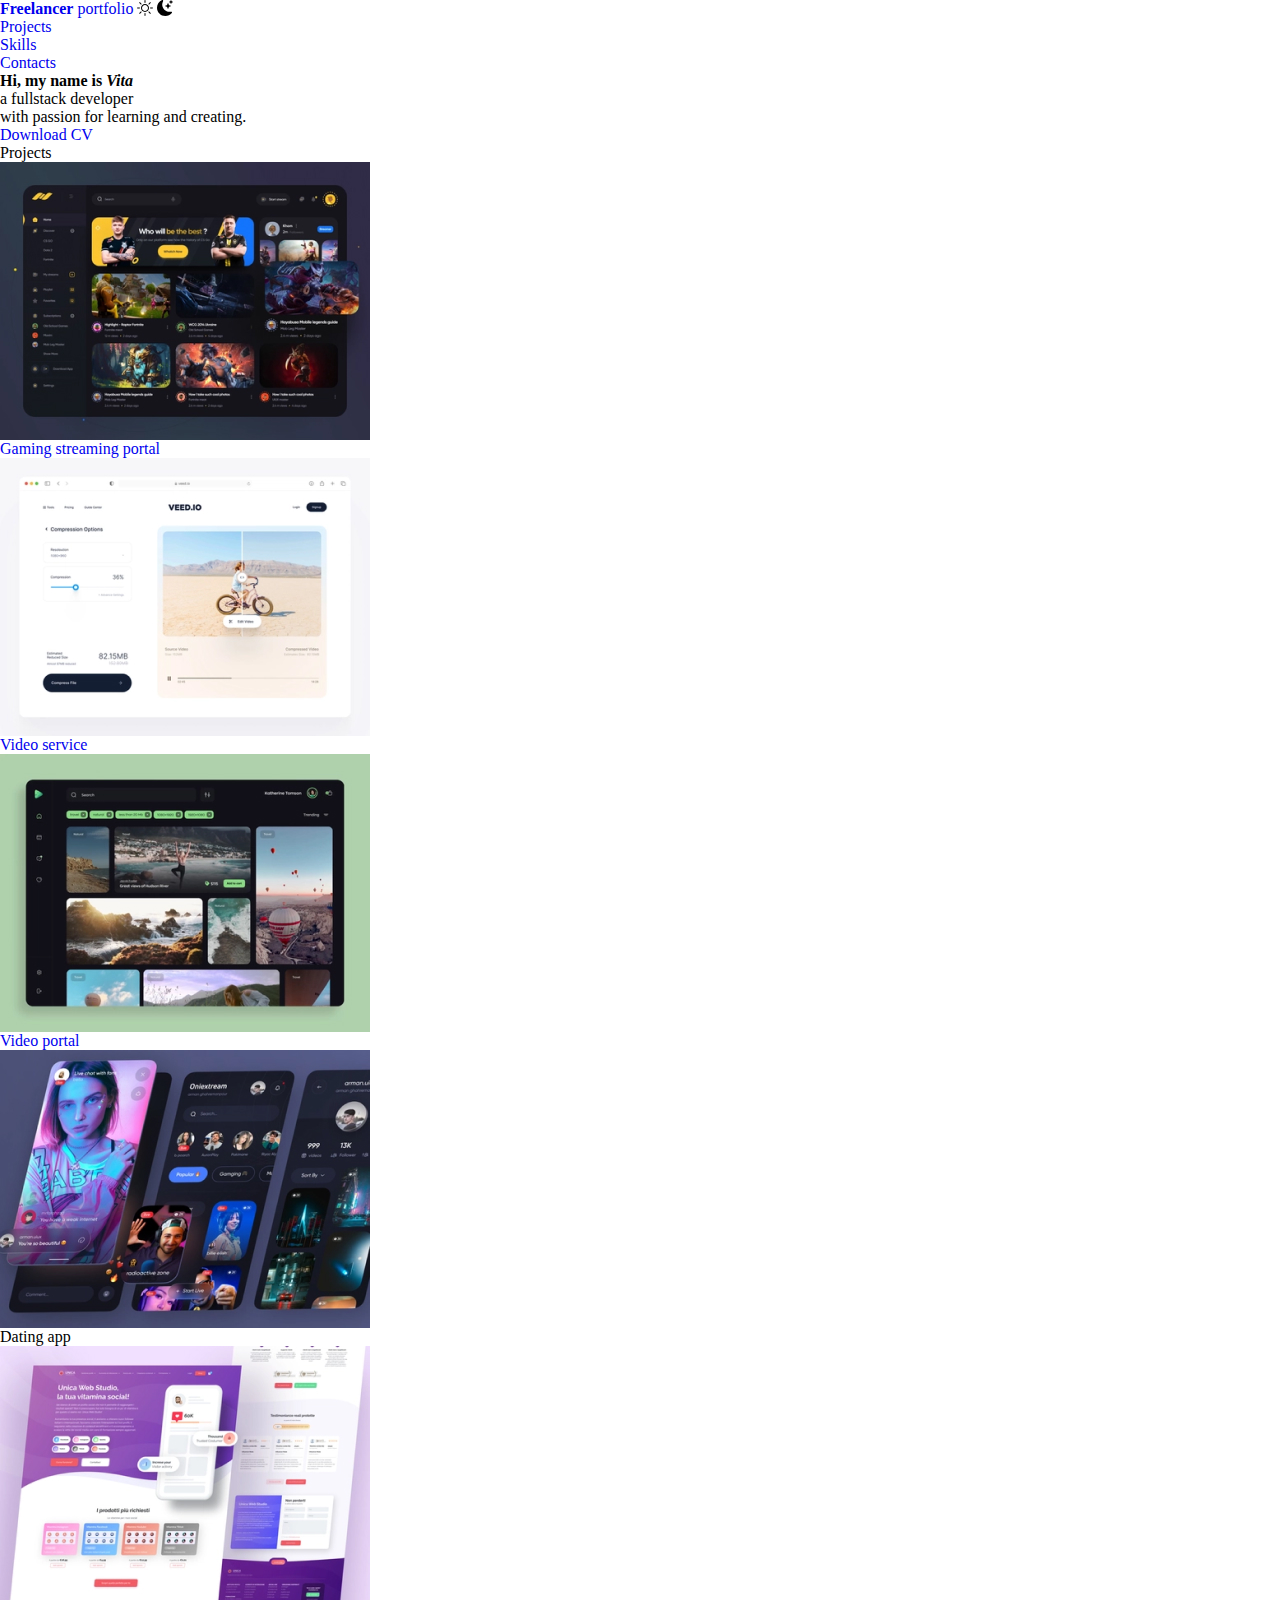
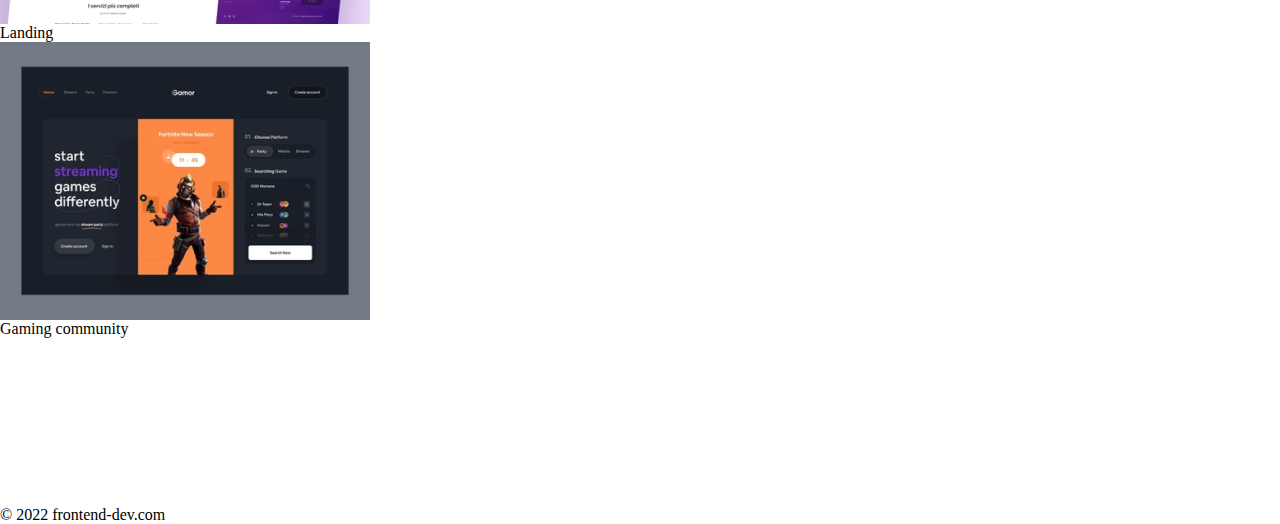
==== index.html @ ca85e2fd "add" ====
<!DOCTYPE html>
<html lang="en">
<head>
    <meta charset="UTF-8">
    <meta name="viewport" content="width=device-width, initial-scale=1.0">
    <title>Freelancer portfolio</title>
    <link rel="stylesheet" href="./css/main.css">
</head>
<body>
    <nav class="nav">
        <div class="container">
            <div class="nav-row">
                <a href="./index.html" class="logo"><strong>Freelancer</strong> portfolio</a>
    
                <button class="dark-mode-btn">
                    <img src="./img/icons/sun.svg" alt="Light mode" class="dark-mode-btn__icon">
                    <img src="./img/icons/moon.svg" alt="Dark mode" class="dark-mode-btn__icon">
                </button>
    
                <ul class="nav-list">
                    <li class="nav-list__item"><a href="./index.html"
                            class="nav-list__link nav-list__link--active">Projects</a></li>
                    <li class="nav-list__item"><a href="./skills.html" class="nav-list__link">Skills</a></li>
                    <li class="nav-list__item"><a href="./contacts.html" class="nav-list__link">Contacts</a></li>
                </ul>
            </div>
        </div>
    </nav>

    <header class="header">
        <div class="header__wrapper">
            <h1 class="header__title">
                <strong>Hi, my name is <em>Vita</em></strong><br>
                a fullstack developer
            </h1>
            <div class="header__text">
                <p>with passion for learning and creating.</p>
            </div>
            <a href="#!" class="btn">Download CV</a>
        </div>
    </header>

    <main class="section">
        <div class="container">
            <h2 class="title-1">Projects</h2>
            <ul class="projects">
                <li class="project">
                    <a href="./project-page.html">
                        <img src="./img/projects/01.jpg" alt="Project img" class="project__img">
                        <h3 class="project__title">Gaming streaming portal</h3>
                    </a>
                </li>
                <li class="project">
                    <a href="./project-page.html">
                        <img src="./img/projects/02.jpg" alt="Project img" class="project__img">
                        <h3 class="project__title">Video service</h3>
                    </a>
                </li>
                <li class="project">
                    <a href="./project-page.html">
                        <img src="./img/projects/03.jpg" alt="Project img" class="project__img">
                        <h3 class="project__title">Video portal</h3>
                    </a>
                </li>
    
                <li class="project">
                    <img src="./img/projects/04.jpg" alt="Project img" class="project__img">
                    <h3 class="project__title">Dating app</h3>
                </li>
                <li class="project">
                    <img src="./img/projects/05.jpg" alt="Project img" class="project__img">
                    <h3 class="project__title">Landing</h3>
                </li>
                <li class="project">
                    <img src="./img/projects/06.jpg" alt="Project img" class="project__img">
                    <h3 class="project__title">Gaming community</h3>
                </li>
    
            </ul>
        </div>
    </main>

    <footer class="footer">
        <div class="container">
            <div class="footer__wrapper">
                <ul class="social">
                    <li class="social__item"><a href="#!"><img src="./img/icons/vk.svg" alt="Link"></a></li>
                    <li class="social__item"><a href="#!"><img src="./img/icons/instagram.svg" alt="Link"></a></li>
                    <li class="social__item"><a href="#!"><img src="./img/icons/twitter.svg" alt="Link"></a></li>
                    <li class="social__item"><a href="#!"><img src="./img/icons/gitHub.svg" alt="Link"></a></li>
                    <li class="social__item"><a href="#!"><img src="./img/icons/linkedIn.svg" alt="Link"></a></li>
                </ul>
                <div class="copyright">
                    <p>© 2022 frontend-dev.com</p>
                </div>
            </div>
        </div>
    </footer>
    
    <script src="./js/main.js"></script>


</body>
</html>
---- css/main.css ----
@import "./reset.css";
@import url('https://fonts.googleapis.com/css2?family=DM+Sans:wght@400;500;700&family=Poppins:wght@400;500;700&display=swap');
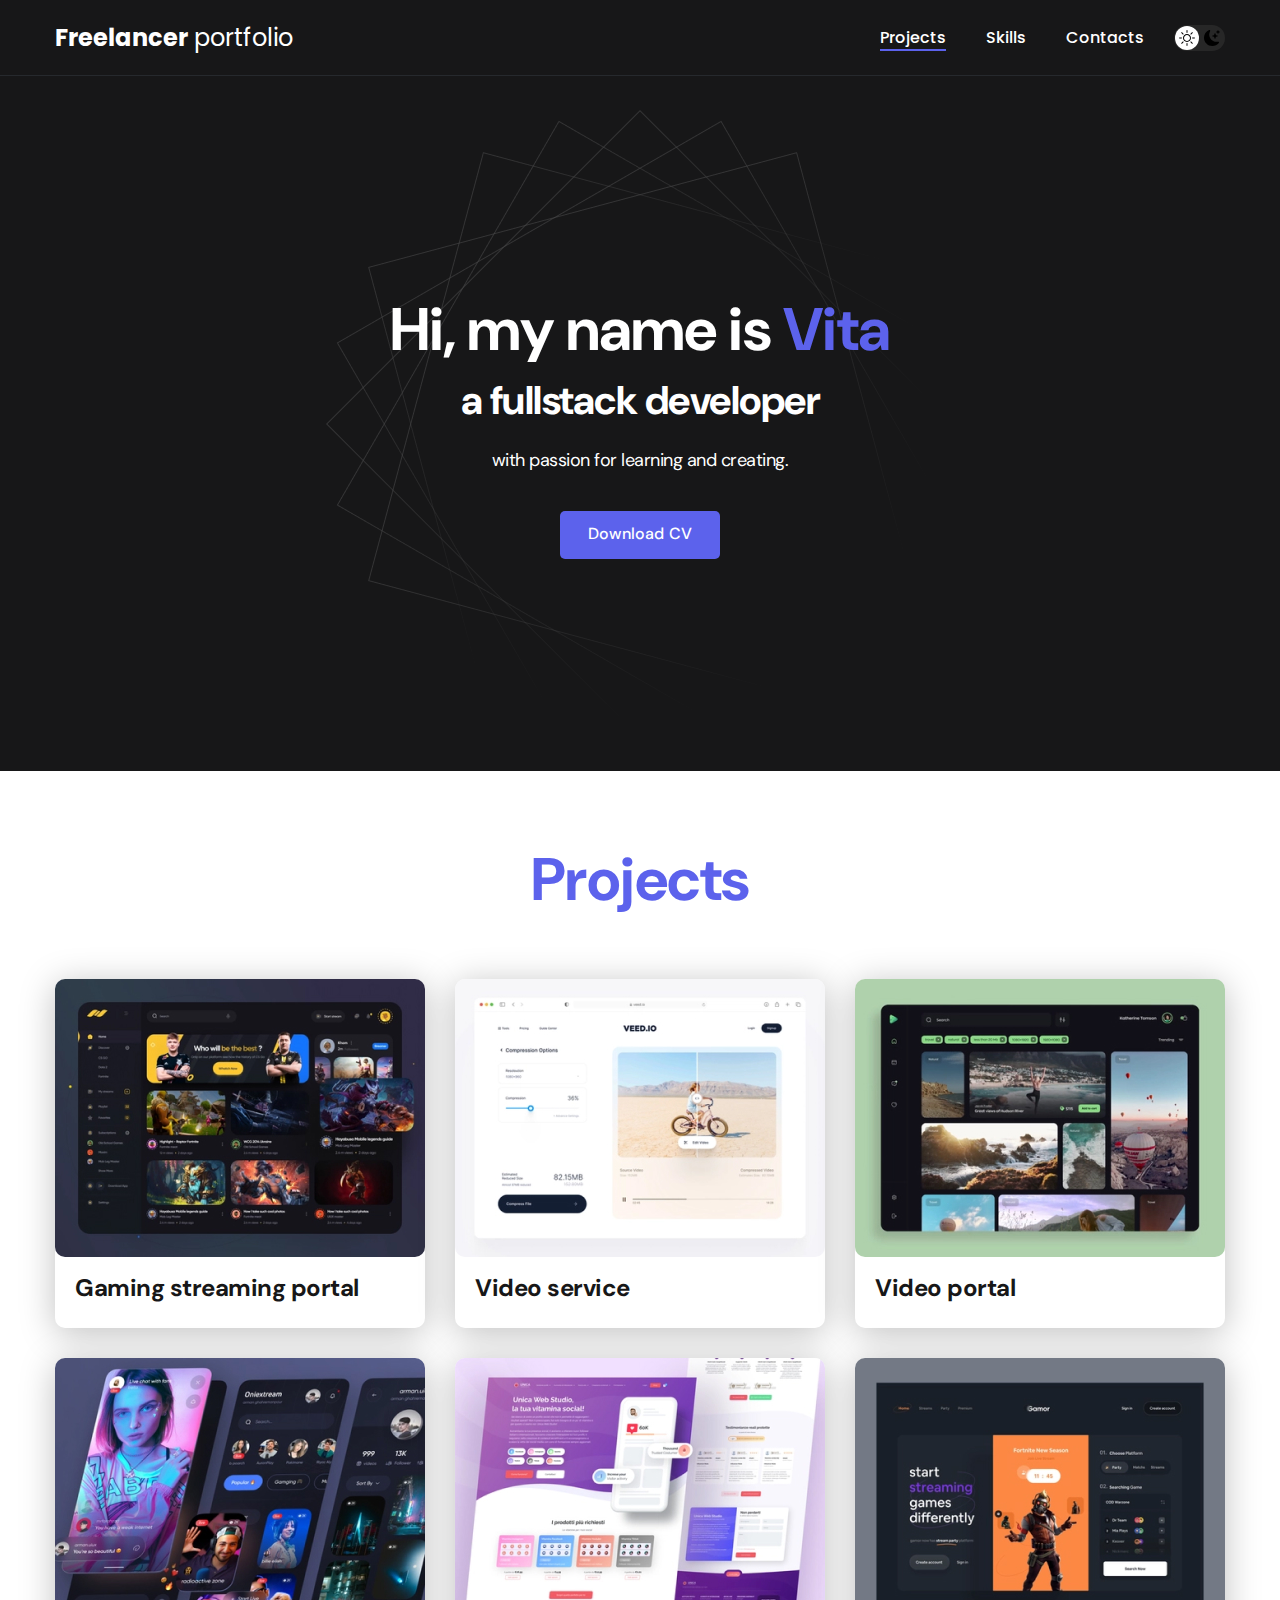
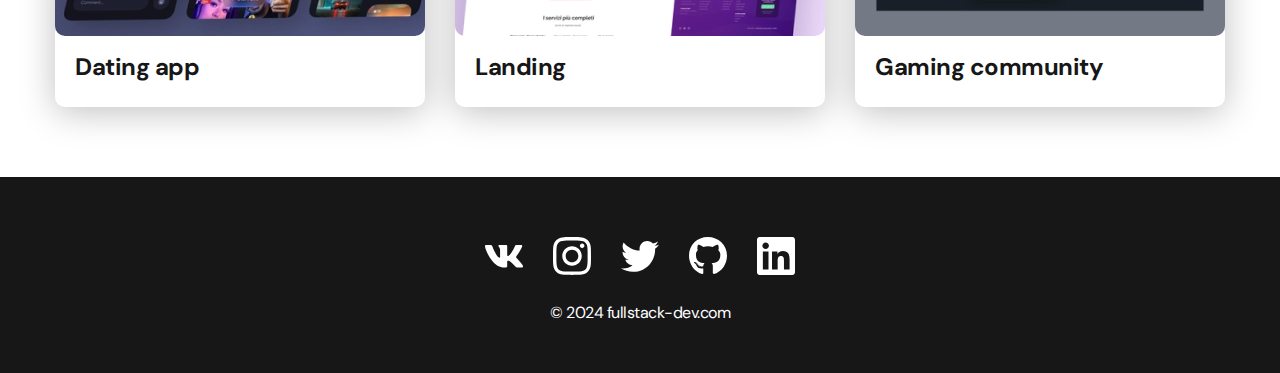
==== commit 40e4a5c6: "add" ====
--- a/index.html
+++ b/index.html
@@ -84,14 +84,14 @@
         <div class="container">
             <div class="footer__wrapper">
                 <ul class="social">
-                    <li class="social__item"><a href="#!"><img src="./img/icons/vk.svg" alt="Link"></a></li>
-                    <li class="social__item"><a href="#!"><img src="./img/icons/instagram.svg" alt="Link"></a></li>
-                    <li class="social__item"><a href="#!"><img src="./img/icons/twitter.svg" alt="Link"></a></li>
-                    <li class="social__item"><a href="#!"><img src="./img/icons/gitHub.svg" alt="Link"></a></li>
-                    <li class="social__item"><a href="#!"><img src="./img/icons/linkedIn.svg" alt="Link"></a></li>
+                    <li class="social__item"><a href="#"><img src="./img/icons/vk.svg" alt="Link"></a></li>
+                    <li class="social__item"><a href="#"><img src="./img/icons/instagram.svg" alt="Link"></a></li>
+                    <li class="social__item"><a href="#"><img src="./img/icons/twitter.svg" alt="Link"></a></li>
+                    <li class="social__item"><a href="#"><img src="./img/icons/gitHub.svg" alt="Link"></a></li>
+                    <li class="social__item"><a href="#"><img src="./img/icons/linkedIn.svg" alt="Link"></a></li>
                 </ul>
                 <div class="copyright">
-                    <p>© 2022 frontend-dev.com</p>
+                    <p>© 2024 fullstack-dev.com</p>
                 </div>
             </div>
         </div>
--- a/css/main.css
+++ b/css/main.css
@@ -1,2 +1,502 @@
 @import "./reset.css";
-@import url('https://fonts.googleapis.com/css2?family=DM+Sans:wght@400;500;700&family=Poppins:wght@400;500;700&display=swap');+@import url('https://fonts.googleapis.com/css2?family=DM+Sans:wght@400;500;700&family=Poppins:wght@400;500;700&display=swap');
+
+:root {
+    --blackpure: #000;
+    --black: #171718;
+    --black-border: #26292D;
+    --white: #fff;
+    --purple: #5C62EC;
+
+    --text-color: var(--black);
+
+    --dark-bg: var(--black);
+    --dark-border: var(--black-border);
+    --header-text: var(--white);
+    --accent: var(--purple);
+
+    /* Light mode */
+    --page-bg: var(--white);
+    --text-color: var(--black);
+
+    --title-1: var(--accent);
+
+    --project-card-bg: var(--white);
+    --project-card-text: var(--black);
+    --box-shadow: 0px 5px 35px rgba(0, 0, 0, 0.25);
+}
+
+.dark {
+    /* Dark mode */
+    --page-bg: #252526;
+    --text-color: var(--white);
+
+    --title-1: var(--white);
+
+    --project-card-bg: var(--black);
+    --project-card-text: var(--white);
+    --box-shadow: 0px 5px 35px rgba(0, 0, 0, 0.8);
+}
+
+html,
+body {
+    display: flex;
+    flex-direction: column;
+    min-height: 100vh;
+
+    font-family: 'DM Sans', sans-serif;
+    letter-spacing: -0.5px;
+
+    /* Light mode */
+    background-color: var(--page-bg);
+    color: var(--text-color);
+}
+
+/* General */
+
+.container {
+    margin: 0 auto;
+    padding: 0 15px;
+    max-width: 1200px;
+}
+
+.none {
+    display: none !important;
+}
+
+.section {
+    padding: 70px 0;
+}
+
+.title-1 {
+    margin-bottom: 60px;
+
+    font-size: 60px;
+    font-weight: 700;
+    line-height: 1.3;
+    color: var(--title-1);
+    text-align: center;
+}
+
+.title-2 {
+    margin-bottom: 20px;
+
+    font-size: 40px;
+    font-weight: 700;
+    line-height: 1.3;
+}
+
+/* Nav */
+
+.nav {
+    padding: 20px 0;
+    border-bottom: 1px solid var(--dark-border);
+    background-color: var(--dark-bg);
+    color: var(--header-text);
+    letter-spacing: normal;
+}
+
+.nav-row {
+    display: flex;
+    justify-content: flex-end;
+    align-items: center;
+    column-gap: 30px;
+    row-gap: 20px;
+    flex-wrap: wrap;
+}
+
+.logo {
+    margin-right: auto;
+    color: var(--header-text);
+    font-size: 24px;
+    font-family: 'Poppins', sans-serif;
+}
+
+.logo strong {
+    font-weight: 700;
+}
+
+.nav-list {
+    display: flex;
+    flex-wrap: wrap;
+    row-gap: 10px;
+    align-items: center;
+    column-gap: 40px;
+    font-size: 16px;
+    font-weight: 500;
+    font-family: 'Poppins', sans-serif;
+}
+
+.nav-list__link {
+    color: var(--header-text);
+    transition: opacity 0.2s ease-in;
+}
+
+.nav-list__link:hover {
+    opacity: 0.8;
+}
+
+.nav-list__link--active {
+    position: relative;
+}
+
+.nav-list__link--active::before {
+    content: "";
+
+    position: absolute;
+    left: 0;
+    top: 100%;
+
+    display: block;
+    height: 2px;
+    width: 100%;
+    background-color: var(--accent);
+}
+
+/* Dark mode btn */
+
+.dark-mode-btn {
+    order: 9;
+
+    position: relative;
+    display: flex;
+    justify-content: space-between;
+
+    width: 51px;
+    height: 26px;
+    padding: 5px;
+
+    border-radius: 50px;
+    background-color: #272727;
+}
+
+.dark-mode-btn::before {
+    content: "";
+
+    position: absolute;
+    top: 1px;
+    left: 1px;
+
+    display: block;
+    width: 24px;
+    height: 24px;
+
+    border-radius: 50%;
+    background-color: var(--white);
+
+    transition: left 0.2s ease-in;
+}
+
+.dark-mode-btn--active::before {
+    left: 26px;
+}
+
+.dark-mode-btn__icon {
+    position: relative;
+    z-index: 9;
+}
+
+/* Header */
+
+.header {
+    padding: 40px 0;
+    min-height: 695px;
+
+    display: flex;
+    justify-content: center;
+    align-items: center;
+
+    background-color: var(--dark-bg);
+    background-image: url('./../img/header-bg.png');
+    background-repeat: no-repeat;
+    background-size: auto;
+    background-position: center center;
+
+    color: var(--header-text);
+    text-align: center;
+}
+
+.header__wrapper {
+    padding: 0 15px;
+    max-width: 660px;
+}
+
+.header__title {
+    margin-bottom: 20px;
+    font-size: 40px;
+    font-weight: 700;
+    line-height: 1.4;
+}
+
+.header__title strong {
+    font-size: 60px;
+    font-weight: 700;
+}
+
+.header__title em {
+    font-style: normal;
+    color: var(--accent);
+}
+
+.header__text {
+    margin-bottom: 40px;
+    font-size: 18px;
+    line-height: 1.333;
+}
+
+.header__text p+p {
+    margin-top: 0.5em;
+}
+
+/* Btn */
+
+.btn {
+    display: inline-block;
+    height: 48px;
+    padding: 12px 28px;
+
+    border-radius: 5px;
+    background-color: var(--accent);
+    color: var(--white);
+    letter-spacing: 0.15px;
+    font-size: 16px;
+    font-weight: 500;
+
+    transition: opacity 0.2s ease-in;
+}
+
+.btn:hover {
+    opacity: 0.8;
+}
+
+.btn:active {
+    position: relative;
+    top: 1px;
+}
+
+/* Btn outline */
+
+.btn-outline {
+    display: flex;
+    column-gap: 10px;
+    align-items: center;
+
+    height: 48px;
+    padding: 12px 20px;
+
+    border-radius: 5px;
+    border: 1px solid var(--blackpure);
+    background-color: var(--white);
+    color: var(--blackpure);
+
+    transition: opacity 0.2s ease-in;
+}
+
+.btn-outline:hover {
+    opacity: 0.8;
+}
+
+.btn-outline:active {
+    position: relative;
+    top: 1px;
+}
+
+/* Projects  */
+
+.projects {
+    display: flex;
+    justify-content: center;
+    flex-wrap: wrap;
+    column-gap: 30px;
+    row-gap: 30px;
+}
+
+.project {
+    max-width: 370px;
+    background-color: var(--project-card-bg);
+    box-shadow: var(--box-shadow);
+    border-radius: 10px;
+}
+
+.project__img {
+    border-radius: 10px;
+}
+
+.project__title {
+    padding: 15px 20px 25px;
+    font-weight: 700;
+    font-size: 24px;
+    line-height: 1.3;
+    color: var(--project-card-text);
+}
+
+/* Project details */
+
+.project-details {
+    margin: 0 auto;
+    max-width: 865px;
+
+    display: flex;
+    flex-direction: column;
+    align-items: center;
+
+    text-align: center;
+}
+
+.project-details__cover {
+    max-width: 100%;
+    margin-bottom: 40px;
+
+    box-shadow: 0px 5px 35px rgba(0, 0, 0, 0.25);
+    border-radius: 10px;
+}
+
+.project-details__desc {
+    margin-bottom: 30px;
+
+    font-weight: 700;
+    font-size: 24px;
+    line-height: 1.3;
+}
+
+/* Content list */
+
+.content-list {
+    margin: 0 auto;
+    max-width: 570px;
+    display: flex;
+    flex-direction: column;
+    align-items: center;
+    row-gap: 40px;
+    text-align: center;
+}
+
+.content-list a {
+    color: var(--accent);
+}
+
+.content-list__item {
+    font-size: 18px;
+    line-height: 1.5;
+}
+
+.content-list__item p+p {
+    margin-top: 0.5em;
+}
+
+/* Footer */
+
+.footer {
+    margin-top: auto;
+    padding: 60px 0 50px;
+    background-color: var(--dark-bg);
+    color: var(--header-text);
+}
+
+.footer__wrapper {
+    display: flex;
+    flex-direction: column;
+    align-items: center;
+    row-gap: 27px;
+}
+
+.social {
+    display: flex;
+    column-gap: 30px;
+    align-items: center;
+}
+
+.copyright {
+    font-size: 16px;
+}
+
+.copyright p+p {
+    margin-top: 0.5em;
+}
+
+@media (max-width: 620px) {
+
+    /* Header  */
+
+    .header {
+        min-height: unset;
+    }
+
+    .header__title {
+        font-size: 30px;
+    }
+
+    .header__title strong {
+        font-size: 40px;
+    }
+
+    /* Nav */
+
+    .nav-row {
+        justify-content: space-between;
+    }
+
+    .dark-mode-btn {
+        order: 0;
+    }
+
+    /* General */
+
+    .section {
+        padding: 40px 0;
+    }
+
+    .title-1 {
+        margin-bottom: 30px;
+        font-size: 40px;
+    }
+
+    .title-2 {
+        margin-bottom: 10px;
+        font-size: 30px;
+    }
+
+    /* Projects */
+
+    .project__title {
+        font-size: 22px;
+    }
+
+    /* Project page */
+
+    .project-details__desc {
+        margin-bottom: 20px;
+        font-size: 22px;
+    }
+
+    /* Content List */
+
+    .content-list {
+        row-gap: 20px;
+    }
+
+    .content-list__item {
+        font-size: 16px;
+    }
+
+    /* Footer */
+
+    .footer {
+        padding: 40px 0 30px;
+    }
+
+    .footer__wrapper {
+        row-gap: 20px;
+    }
+
+    /* Social */
+
+    .social {
+        column-gap: 20px;
+    }
+
+    .social__item {
+        width: 28px;
+    }
+
+}